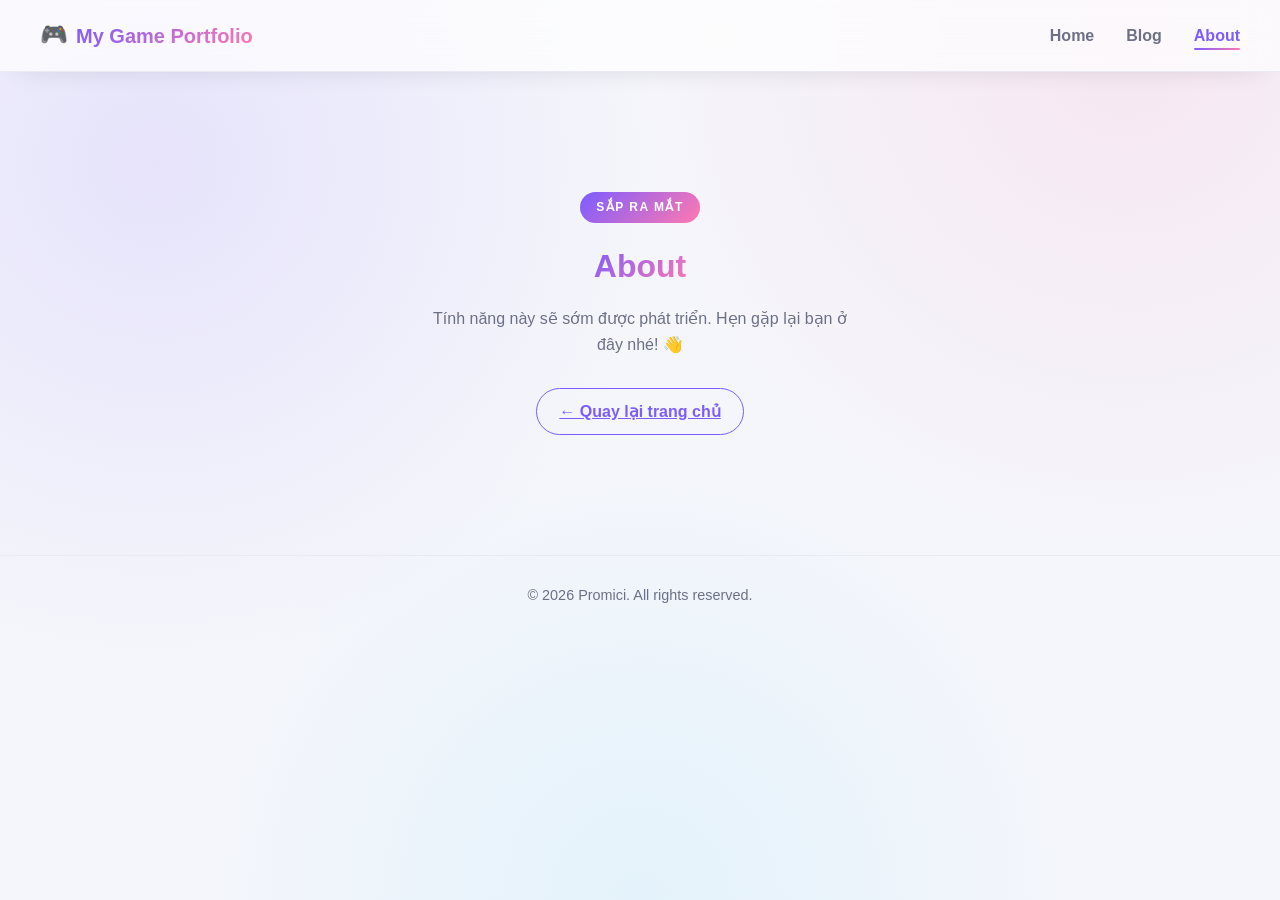
==== about.html @ 6eba51d9 "Initial commit" ====
<!DOCTYPE html>
<html lang="vi">
<head>
  <meta charset="UTF-8" />
  <meta name="viewport" content="width=device-width, initial-scale=1.0" />
  <title>About — Game Portfolio</title>
  <link rel="stylesheet" href="css/style.css" />
</head>
<body data-page="about">

  <div id="navbar-placeholder"></div>

  <main class="page-content coming-soon">
    <span class="coming-soon-badge">Sắp ra mắt</span>
    <h1>About</h1>
    <p>Tính năng này sẽ sớm được phát triển. Hẹn gặp lại bạn ở đây nhé! 👋</p>
    <a href="index.html" class="btn-detail">&larr; Quay lại trang chủ</a>
  </main>

  <footer class="site-footer">
    <p>&copy; 2026 Promici. All rights reserved.</p>
  </footer>

  <script src="js/navbar.js"></script>
</body>
</html>
---- css/style.css ----
/* ===== Theme variables — đổi màu/độ "lung linh" ở đây ===== */
:root {
  --bg: #f5f6fb;
  --bg-soft: #ffffff;
  --border: #e9eaf3;
  --text: #2b2d3a;
  --text-muted: #6c7086;
  --accent: #7c5cff;
  --accent-2: #ff79b0;
  --accent-3: #4cd2ff;
  --gradient: linear-gradient(135deg, var(--accent), var(--accent-2));
  --shadow-soft: 0 10px 30px -15px rgba(43, 45, 58, 0.18);
  --shadow-hover: 0 24px 60px -18px rgba(124, 92, 255, 0.35);
  --ease: cubic-bezier(0.22, 1, 0.36, 1);
  --navbar-height: 72px;
}

/* ===== Reset & base ===== */
* {
  box-sizing: border-box;
  margin: 0;
  padding: 0;
}

html {
  scroll-behavior: smooth;
}

body {
  font-family: "Segoe UI", Tahoma, Geneva, Verdana, sans-serif;
  color: var(--text);
  line-height: 1.6;
  background:
    radial-gradient(circle at 12% 18%, rgba(124, 92, 255, 0.12), transparent 38%),
    radial-gradient(circle at 88% 6%, rgba(255, 121, 176, 0.12), transparent 36%),
    radial-gradient(circle at 50% 100%, rgba(76, 210, 255, 0.10), transparent 42%),
    var(--bg);
  background-attachment: fixed;
}

a {
  color: inherit;
}

/* Các trang có navbar cần chừa khoảng trống phía trên bằng đúng chiều cao navbar
   (navbar dùng position: fixed nên không còn chiếm chỗ trong luồng layout) */
body[data-page="home"],
body[data-page="blog"],
body[data-page="about"] {
  padding-top: var(--navbar-height);
}

/* ===== Navbar (kính mờ - glassmorphism) ===== */
.navbar {
  display: flex;
  align-items: center;
  justify-content: space-between;
  height: var(--navbar-height);
  padding: 0 40px;
  background: rgba(255, 255, 255, 0.7);
  backdrop-filter: blur(16px);
  -webkit-backdrop-filter: blur(16px);
  border-bottom: 1px solid var(--border);
  box-shadow: 0 8px 30px -20px rgba(43, 45, 58, 0.3);
  position: fixed;
  top: 0;
  left: 0;
  right: 0;
  z-index: 100;
}

.navbar-brand {
  display: inline-flex;
  align-items: center;
  gap: 8px;
  font-weight: 800;
  font-size: 1.25rem;
  text-decoration: none;
}

/* Icon (emoji) phải đứng riêng, KHÔNG được áp background-clip: text,
   nếu không emoji sẽ bị tô theo gradient và render méo/lỗi như chữ thường */
.navbar-brand-icon {
  font-size: 1.4rem;
  line-height: 1;
}

/* Class dùng chung để tô chữ bằng gradient — chỉ áp cho TEXT, không áp cho emoji/icon */
.gradient-text {
  background: var(--gradient);
  -webkit-background-clip: text;
  background-clip: text;
  color: transparent;
}

.navbar-links {
  list-style: none;
  display: flex;
  gap: 32px;
}

.navbar-links a {
  position: relative;
  text-decoration: none;
  color: var(--text-muted);
  font-weight: 600;
  padding-bottom: 6px;
  transition: color 0.3s var(--ease);
}

.navbar-links a::after {
  content: "";
  position: absolute;
  left: 0;
  right: 0;
  bottom: 0;
  height: 2px;
  border-radius: 2px;
  background: var(--gradient);
  transform: scaleX(0);
  transform-origin: right;
  transition: transform 0.4s var(--ease);
}

.navbar-links a:hover,
.navbar-links a.active {
  color: var(--accent);
}

.navbar-links a:hover::after,
.navbar-links a.active::after {
  transform: scaleX(1);
  transform-origin: left;
}

/* ===== Hero (đầu trang Home) ===== */
.hero {
  text-align: center;
  padding: 64px 20px 36px;
}

.hero h1 {
  font-size: clamp(2rem, 4vw, 2.6rem);
  font-weight: 800;
  margin-bottom: 10px;
}

.hero-icon {
  display: inline-block;
  margin-right: 6px;
}

.hero h1 .gradient-text {
  background: linear-gradient(135deg, var(--accent), var(--accent-2) 55%, var(--accent-3));
  -webkit-background-clip: text;
  background-clip: text;
  color: transparent;
}

.hero p {
  color: var(--text-muted);
  font-size: 1.05rem;
}

/* ===== Danh sách game ở trang Home ===== */
.game-list {
  max-width: 1100px;
  margin: 0 auto;
  padding: 24px 40px 90px;
  display: flex;
  flex-direction: column;
  gap: 50px;
}

.game-showcase {
  display: flex;
  align-items: center;
  gap: 48px;
  background: var(--bg-soft);
  border: 1px solid var(--border);
  border-radius: 22px;
  padding: 40px;
  cursor: pointer;
  box-shadow: var(--shadow-soft);
  /* trạng thái ẩn ban đầu, sẽ "hiện dần" khi cuộn tới (xem js/home.js) */
  opacity: 0;
  transform: translateY(36px);
  transition:
    transform 0.6s var(--ease),
    box-shadow 0.5s var(--ease),
    border-color 0.4s var(--ease),
    opacity 0.6s var(--ease);
}

.game-showcase.is-visible {
  opacity: 1;
  transform: translateY(0);
}

.game-showcase.is-visible:hover,
.game-showcase.is-visible:focus-visible {
  transform: translateY(-10px) scale(1.012);
  box-shadow: var(--shadow-hover);
  border-color: transparent;
  outline: none;
}

.game-showcase-info {
  flex: 1 1 0;
}

.game-showcase-image {
  flex: 1 1 0;
  border-radius: 16px;
  overflow: hidden;
}

.game-showcase-image img {
  width: 100%;
  aspect-ratio: 16 / 9;
  object-fit: cover;
  display: block;
  background: var(--border);
  transition: transform 0.7s var(--ease);
}

.game-showcase.is-visible:hover .game-showcase-image img {
  transform: scale(1.06);
}

.game-tag {
  display: inline-block;
  font-weight: 700;
  letter-spacing: 1.5px;
  font-size: 0.75rem;
  text-transform: uppercase;
  color: #ffffff;
  background: var(--gradient);
  padding: 5px 14px;
  border-radius: 999px;
  margin-bottom: 14px;
}

.game-showcase-info h2 {
  font-size: 1.7rem;
  margin-bottom: 14px;
}

.game-showcase-info p {
  color: var(--text-muted);
  margin-bottom: 24px;
}

.btn-detail {
  display: inline-flex;
  align-items: center;
  gap: 6px;
  color: var(--accent);
  font-weight: 600;
  border: 1.5px solid var(--accent);
  padding: 10px 22px;
  border-radius: 999px;
  transition:
    background 0.35s var(--ease),
    color 0.35s var(--ease),
    box-shadow 0.35s var(--ease),
    transform 0.35s var(--ease),
    border-color 0.35s var(--ease);
}

.btn-detail:hover,
.game-showcase.is-visible:hover .btn-detail {
  background: var(--gradient);
  color: #ffffff;
  border-color: transparent;
  box-shadow: 0 12px 28px -10px rgba(124, 92, 255, 0.55);
  transform: translateX(4px);
}

@media (max-width: 760px) {
  .game-showcase {
    flex-direction: column;
    padding: 28px;
  }
}

/* ===== Trang nội dung đơn giản (Blog / About) ===== */
.page-content {
  max-width: 800px;
  margin: 0 auto;
  padding: 70px 40px;
}

.page-content h1 {
  display: inline-block;
  font-size: 2rem;
  margin-bottom: 22px;
  background: var(--gradient);
  -webkit-background-clip: text;
  background-clip: text;
  color: transparent;
}

.page-content p {
  color: var(--text-muted);
  margin-bottom: 16px;
}

/* "Sắp ra mắt" — dùng cho trang Blog / About khi chưa có nội dung thật */
.coming-soon {
  text-align: center;
  display: flex;
  flex-direction: column;
  align-items: center;
  padding: 120px 40px;
}

.coming-soon-badge {
  display: inline-block;
  font-size: 0.75rem;
  font-weight: 700;
  letter-spacing: 1.5px;
  text-transform: uppercase;
  color: #ffffff;
  background: var(--gradient);
  padding: 6px 16px;
  border-radius: 999px;
  margin-bottom: 18px;
}

.coming-soon h1 {
  margin-bottom: 14px;
}

.coming-soon p {
  max-width: 420px;
  margin-bottom: 30px;
}

/* ===== Trang chi tiết game (KHÔNG có navbar) ===== */
.game-detail {
  max-width: 1120px;
  margin: 0 auto;
  padding: 44px 40px 90px;
}

/* --- Khối đầu trang: nút quay lại + nhãn + tiêu đề, mỗi thứ một dòng riêng --- */
.detail-header {
  margin-bottom: 40px;
}

.back-link {
  display: inline-flex;
  align-items: center;
  gap: 6px;
  color: var(--text-muted);
  text-decoration: none;
  font-weight: 600;
  font-size: 0.92rem;
  background: var(--bg-soft);
  border: 1px solid var(--border);
  padding: 8px 16px;
  border-radius: 999px;
  box-shadow: var(--shadow-soft);
  transition: color 0.3s var(--ease), transform 0.3s var(--ease), border-color 0.3s var(--ease);
}

.back-link:hover {
  color: var(--accent);
  border-color: var(--accent);
  transform: translateX(-4px);
}

.detail-header .game-tag {
  display: block;
  width: fit-content;
  margin: 22px 0 12px;
}

.detail-header h1 {
  font-size: clamp(1.8rem, 4vw, 2.6rem);
  background: var(--gradient);
  -webkit-background-clip: text;
  background-clip: text;
  color: transparent;
}

/* --- Bố cục 2 cột: nội dung chính bên trái, sidebar (link tham khảo) bên phải --- */
.detail-layout {
  display: grid;
  grid-template-columns: minmax(0, 1fr) 300px;
  gap: 44px;
  align-items: start;
}

.detail-main {
  min-width: 0;
}

/* Khung video mở đầu, tỉ lệ 16:9 responsive */
.detail-video-wrapper {
  position: relative;
  width: 100%;
  padding-top: 56.25%;
  border-radius: 18px;
  overflow: hidden;
  background: #14141c;
  margin-bottom: 36px;
  box-shadow: var(--shadow-soft);
}

.detail-video-wrapper iframe,
.detail-video-wrapper video {
  position: absolute;
  inset: 0;
  width: 100%;
  height: 100%;
  border: none;
}

.detail-section-title {
  font-size: 1.3rem;
  font-weight: 700;
  margin-bottom: 18px;
}

.detail-content p {
  color: var(--text-muted);
  margin-bottom: 22px;
  white-space: pre-line;
  font-size: 1.02rem;
}

.detail-image {
  margin: 30px 0;
}

.detail-image img {
  width: 100%;
  border-radius: 16px;
  display: block;
  box-shadow: var(--shadow-soft);
}

.detail-image figcaption {
  text-align: center;
  color: var(--text-muted);
  font-size: 0.9rem;
  margin-top: 10px;
}

/* --- Sidebar: thẻ "Link tham khảo" dính theo khi cuộn --- */
.detail-sidebar {
  position: sticky;
  top: 28px;
}

.sidebar-card {
  background: var(--bg-soft);
  border: 1px solid var(--border);
  border-radius: 18px;
  padding: 26px;
  box-shadow: var(--shadow-soft);
}

.sidebar-card h3 {
  font-size: 1rem;
  margin-bottom: 16px;
}

.detail-links {
  list-style: none;
  display: flex;
  flex-direction: column;
  gap: 12px;
}

.detail-links a {
  display: flex;
  align-items: center;
  justify-content: space-between;
  gap: 8px;
  color: var(--accent);
  text-decoration: none;
  font-weight: 600;
  font-size: 0.95rem;
  padding: 10px 14px;
  border-radius: 10px;
  background: rgba(124, 92, 255, 0.07);
  transition: background 0.3s var(--ease), color 0.3s var(--ease), transform 0.3s var(--ease);
}

.detail-links a:hover {
  background: var(--gradient);
  color: #ffffff;
  transform: translateX(4px);
}

.detail-links .link-arrow {
  font-size: 0.85rem;
}

@media (max-width: 880px) {
  .detail-layout {
    grid-template-columns: 1fr;
  }

  .detail-sidebar {
    position: static;
  }
}

/* ===== Footer ===== */
.site-footer {
  text-align: center;
  padding: 28px;
  color: var(--text-muted);
  font-size: 0.9rem;
  border-top: 1px solid var(--border);
}
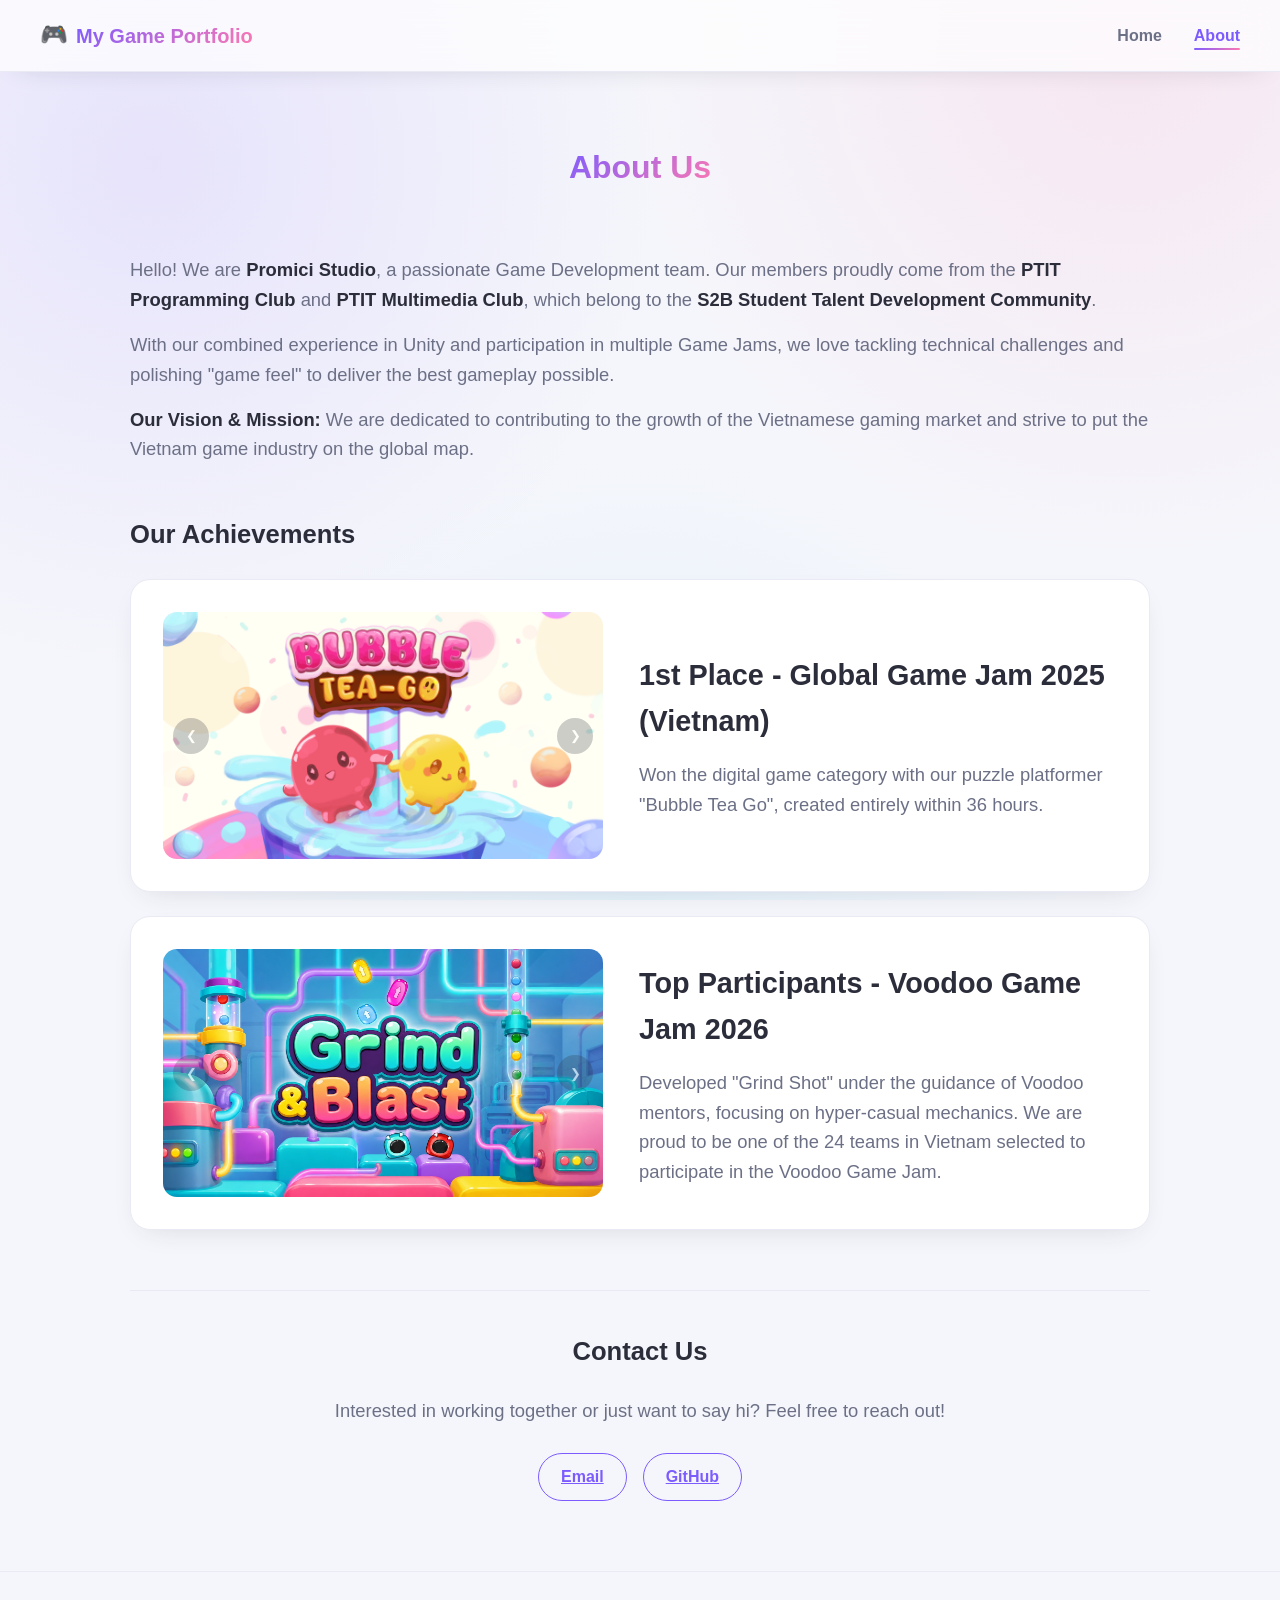
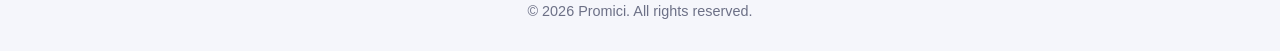
==== commit 789a9f99: "update: about" ====
--- a/about.html
+++ b/about.html
@@ -10,11 +10,68 @@
 
   <div id="navbar-placeholder"></div>
 
-  <main class="page-content coming-soon">
-    <span class="coming-soon-badge">Sắp ra mắt</span>
-    <h1>About</h1>
-    <p>Tính năng này sẽ sớm được phát triển. Hẹn gặp lại bạn ở đây nhé! 👋</p>
-    <a href="index.html" class="btn-detail">&larr; Quay lại trang chủ</a>
+  <main class="page-content">
+    <div class="about-header">
+      <h1>About Us</h1>
+    </div>
+
+    <!-- Phần 1: Giới thiệu chung -->
+    <section class="about-section">
+        <p>Hello! We are <strong>Promici Studio</strong>, a passionate Game Development team. Our members proudly come from the <strong>PTIT Programming Club</strong> and <strong>PTIT Multimedia Club</strong>, which belong to the <strong>S2B Student Talent Development Community</strong>.</p>
+        <p>With our combined experience in Unity and participation in multiple Game Jams, we love tackling technical challenges and polishing "game feel" to deliver the best gameplay possible.</p>
+        <p><strong>Our Vision & Mission:</strong> We are dedicated to contributing to the growth of the Vietnamese gaming market and strive to put the Vietnam game industry on the global map.</p>
+
+    </section>
+
+    <!-- Phần 2: Thành tựu / Giải thưởng -->
+    <section class="about-section">
+      <h2 class="about-section-title">Our Achievements</h2>
+      <div class="achievements-list">
+        <div class="achievement-card">
+          <div class="achievement-image carousel">
+            <div class="carousel-track">
+              <img src="assets/images/bubble-tea-go-thumbnail.png" alt="Global Game Jam 2025" />
+              <!-- Thêm bao nhiêu ảnh tuỳ ý vào đây -->
+              <img src="assets/images/bubble-tea-go-1.png" alt="Bubble Tea Go Gameplay" />
+              <img src="assets/images/gamejam-1.jpg" alt="Bubble Tea Go Gameplay" />
+              <img src="assets/images/gamejam-2.jpg" alt="Bubble Tea Go Gameplay" />
+            </div>
+            <button class="carousel-button prev" aria-label="Previous image">&#10094;</button>
+            <button class="carousel-button next" aria-label="Next image">&#10095;</button>
+          </div>
+          <div class="achievement-info">
+            <h3>1st Place - Global Game Jam 2025 (Vietnam)</h3>
+            <p>Won the digital game category with our puzzle platformer "Bubble Tea Go", created entirely within 36 hours.</p>
+          </div>
+        </div>
+        
+        <div class="achievement-card">
+          <div class="achievement-image carousel">
+            <div class="carousel-track">
+              <img src="assets/images/grind-shot-thumbnail_2.png" alt="Voodoo Game Jam 2026" />
+              <img src="assets/images/voodoo-1.jpg" alt="Voodoo Gameplay" />
+              <img src="assets/images/voodoo-2.jpg" alt="Voodoo Gameplay" />
+            </div>
+            <button class="carousel-button prev" aria-label="Previous image">&#10094;</button>
+            <button class="carousel-button next" aria-label="Next image">&#10095;</button>
+          </div>
+          <div class="achievement-info">
+            <h3>Top Participants - Voodoo Game Jam 2026</h3>
+            <p>Developed "Grind Shot" under the guidance of Voodoo mentors, focusing on hyper-casual mechanics. We are proud to be one of the 24 teams in Vietnam selected to participate in the Voodoo Game Jam.</p>
+          </div>
+        </div>
+      </div>
+    </section>
+
+    <!-- Phần 3: Liên hệ -->
+    <section class="about-section contact-section">
+        <h2 class="about-section-title">Contact Us</h2>
+      <p>Interested in working together or just want to say hi? Feel free to reach out!</p>
+        <div class="about-links">
+          <a href="mailto:tuanngoc.tn1204@gmail.com" class="btn-detail">Email</a>
+          <a href="https://github.com/0sym1" class="btn-detail" target="_blank">GitHub</a>
+        </div>
+    </section>
   </main>
 
   <footer class="site-footer">
@@ -22,5 +79,6 @@
   </footer>
 
   <script src="js/navbar.js"></script>
+  <script src="js/about.js"></script>
 </body>
 </html>
--- a/css/style.css
+++ b/css/style.css
@@ -337,6 +337,162 @@
   margin-bottom: 30px;
 }
 
+/* ===== Trang About ===== */
+body[data-page="about"] .page-content {
+  max-width: 1100px;
+}
+
+.about-header {
+  text-align: center;
+  margin-bottom: 40px;
+}
+
+.about-section {
+  margin-bottom: 50px;
+}
+
+.about-section:last-child {
+  margin-bottom: 0;
+}
+
+.about-section > p {
+  font-size: 1.15rem;
+}
+
+.about-section strong {
+  color: var(--text);
+}
+
+.about-section-title {
+  font-size: 1.6rem;
+  font-weight: 700;
+  margin: 0 0 24px;
+  color: var(--text);
+}
+
+.about-links {
+  display: flex;
+  gap: 16px;
+  flex-wrap: wrap;
+}
+
+/* --- Phần Liên hệ (Contact) --- */
+.contact-section {
+  border-top: 1px solid var(--border);
+  padding-top: 40px;
+  margin-top: 60px;
+  display: flex;
+  flex-direction: column;
+  align-items: center;
+  text-align: center;
+}
+
+.contact-section .about-links {
+  margin-top: 12px;
+  justify-content: center;
+}
+
+/* --- Danh sách thành tựu (Achievements) --- */
+.achievements-list {
+  display: flex;
+  flex-direction: column;
+  gap: 24px;
+}
+
+.achievement-card {
+  display: flex;
+  align-items: center;
+  gap: 36px;
+  background: var(--bg-soft);
+  border: 1px solid var(--border);
+  border-radius: 20px;
+  padding: 32px;
+  box-shadow: var(--shadow-soft);
+}
+
+.achievement-image {
+  flex: 0 0 440px;
+  border-radius: 14px;
+  overflow: hidden;
+  position: relative;
+}
+
+.carousel-track {
+  display: flex;
+  height: 100%;
+  transition: transform 0.6s var(--ease);
+}
+
+.carousel-track img,
+.achievement-image img {
+  flex: 0 0 100%;
+  width: 100%;
+  aspect-ratio: 16 / 9;
+  object-fit: cover;
+  display: block;
+  background: var(--border);
+}
+
+/* --- Nút điều hướng Carousel --- */
+.carousel-button {
+  position: absolute;
+  top: 50%;
+  transform: translateY(-50%);
+  background: rgba(43, 45, 58, 0.4);
+  color: #ffffff;
+  border: none;
+  border-radius: 50%;
+  width: 36px;
+  height: 36px;
+  display: flex;
+  align-items: center;
+  justify-content: center;
+  cursor: pointer;
+  opacity: 0.6;
+  transition: opacity 0.3s var(--ease), background 0.3s var(--ease), transform 0.2s var(--ease);
+  z-index: 10;
+}
+
+.achievement-image:hover .carousel-button {
+  opacity: 1;
+}
+
+.carousel-button:hover {
+  background: var(--accent);
+  transform: translateY(-50%) scale(1.1);
+}
+
+.carousel-button.prev { left: 10px; }
+.carousel-button.next { right: 10px; }
+
+.achievement-info {
+  flex: 1;
+}
+
+.achievement-info h3 {
+  font-size: 1.8rem;
+  margin-bottom: 16px;
+  color: var(--text);
+}
+
+.achievement-info p {
+  font-size: 1.15rem;
+  color: var(--text-muted);
+  margin-bottom: 0;
+}
+
+@media (max-width: 600px) {
+  .achievement-card {
+    flex-direction: column;
+    align-items: flex-start;
+    padding: 24px;
+  }
+  .achievement-image {
+    flex: auto;
+    width: 100%;
+  }
+}
+
 /* ===== Trang chi tiết game (KHÔNG có navbar) ===== */
 .game-detail {
   max-width: 1120px;
@@ -433,12 +589,16 @@
 
 .detail-image {
   margin: 30px 0;
+  text-align: center;
 }
 
 .detail-image img {
-  width: 100%;
+  max-width: 100%;
+  max-height: 75vh;
+  width: auto;
+  height: auto;
   border-radius: 16px;
-  display: block;
+  display: inline-block;
   box-shadow: var(--shadow-soft);
 }
 
